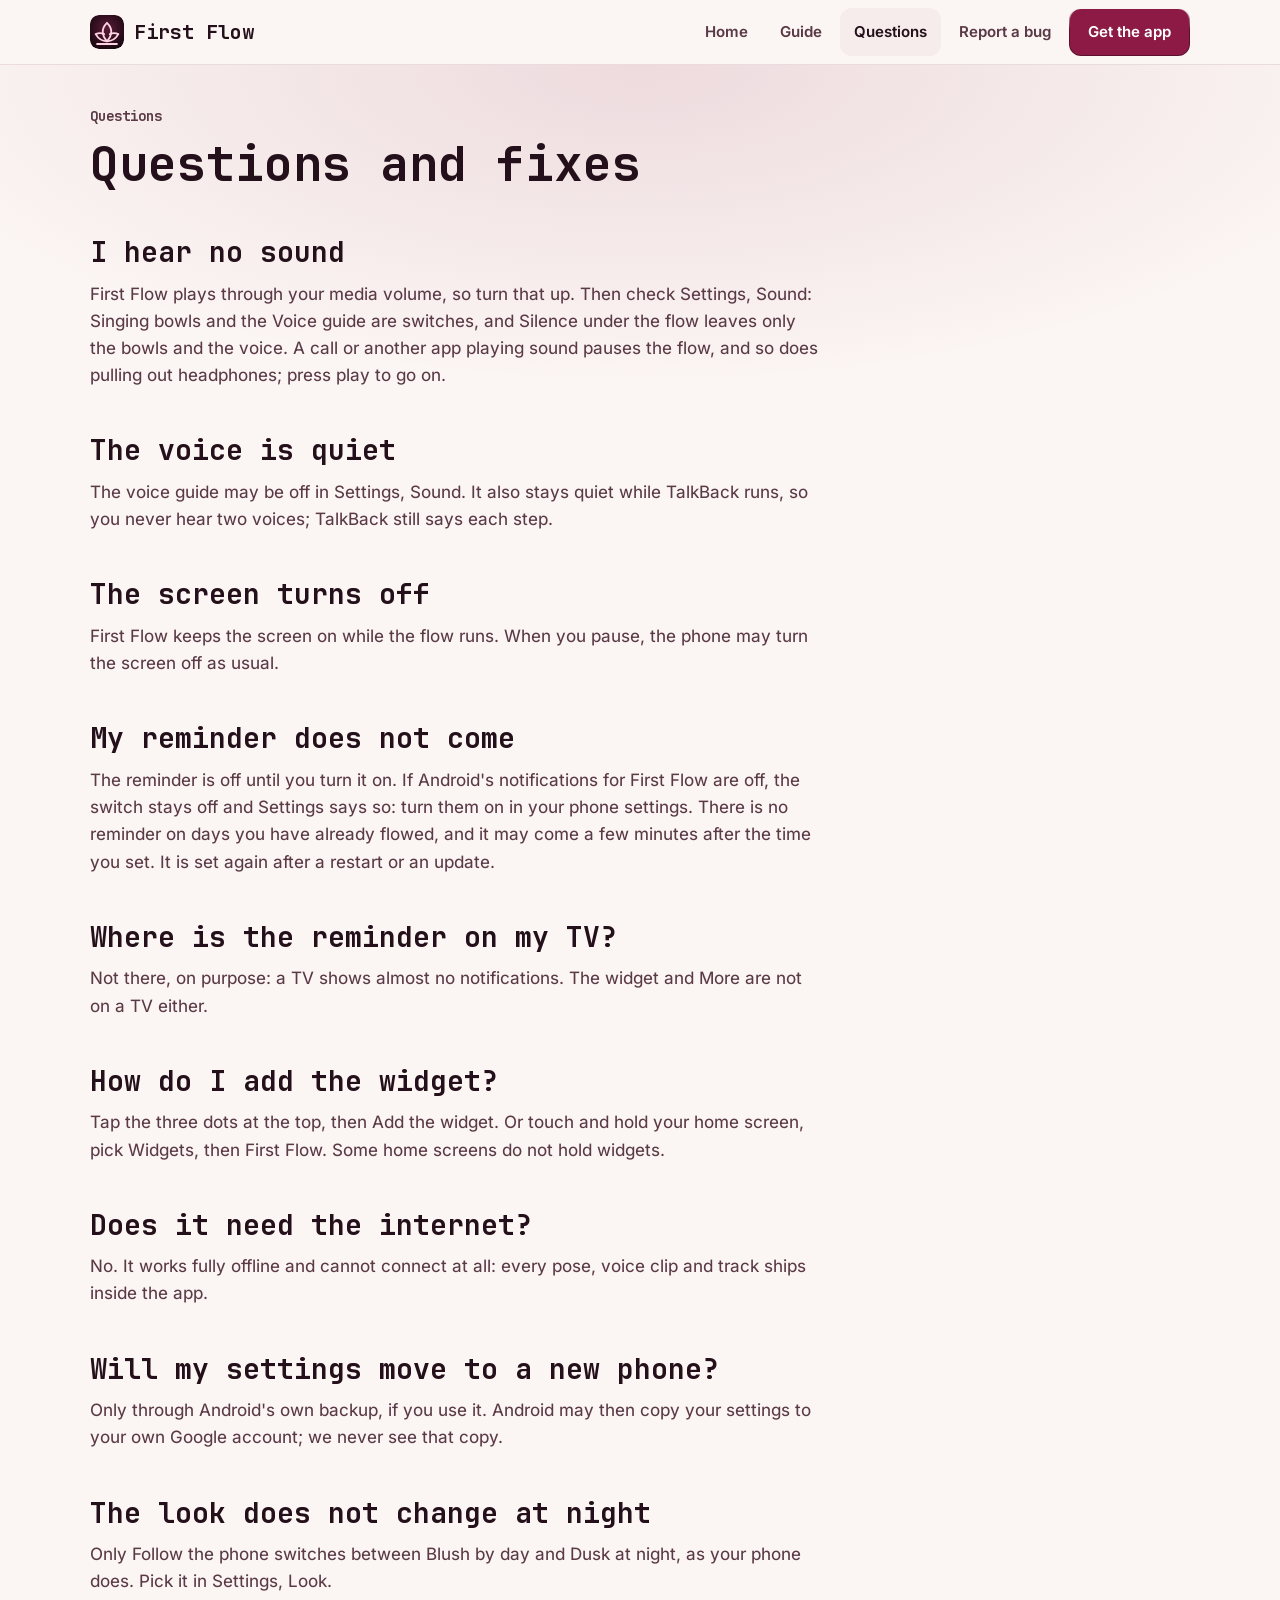
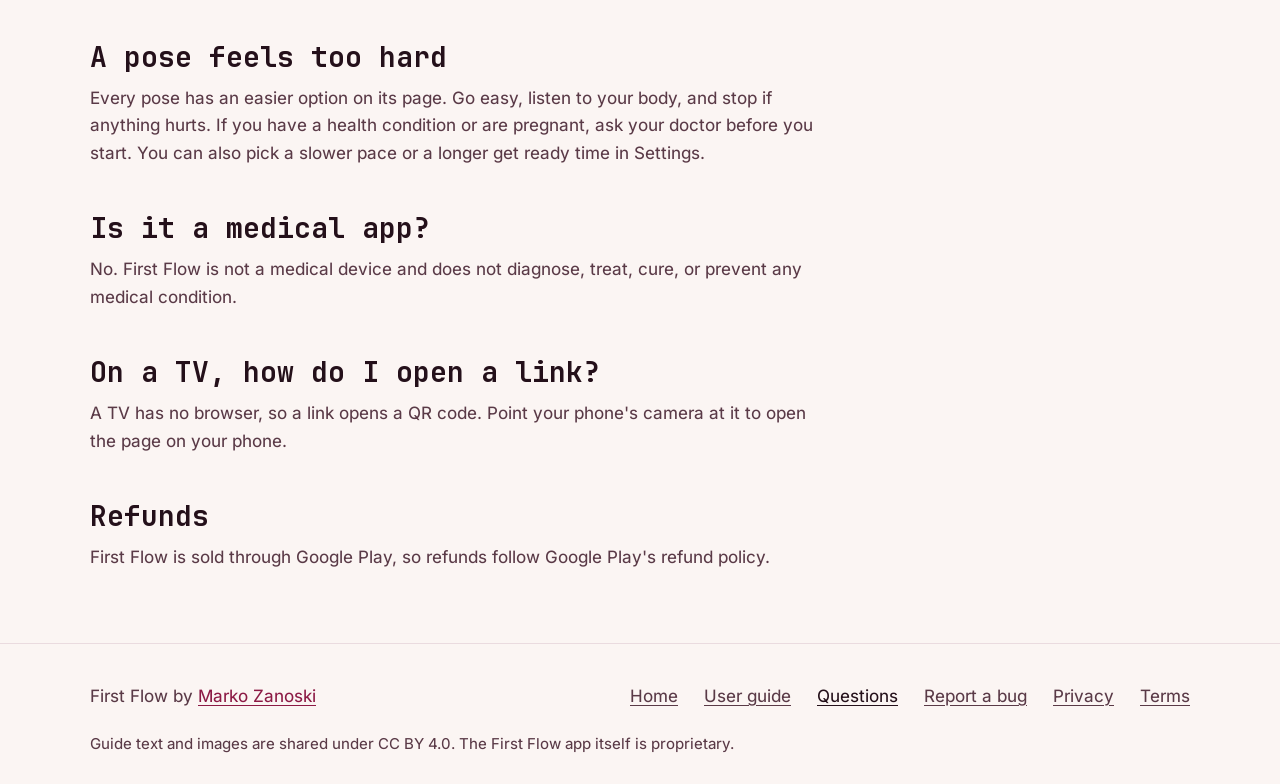
==== docs/faq.html @ 159fd18c "First Flow user guide and issue forms" ====
<!doctype html>
<html lang="en">
<head>
<meta charset="utf-8">
<meta name="viewport" content="width=device-width, initial-scale=1, viewport-fit=cover">
<title>Questions · First Flow user guide</title>
<meta name="description" content="Answers to common questions about First Flow, and what to try when something does not work.">
<meta name="theme-color" content="#fbf5f3" media="(prefers-color-scheme: light)">
<meta name="theme-color" content="#120a0e" media="(prefers-color-scheme: dark)">
<meta property="og:title" content="Questions · First Flow user guide">
<meta property="og:description" content="Answers to common questions about First Flow, and what to try when something does not work.">
<link rel="icon" href="img/icon.svg" type="image/svg+xml">
<link rel="preload" href="fonts/jetbrains-mono-bold.woff2" as="font" type="font/woff2" crossorigin>
<link rel="preload" href="fonts/inter-regular.woff2" as="font" type="font/woff2" crossorigin>
<style>:root {
color-scheme: light dark;
--zs-fill: #004cc0;
--zs-on-fill: #ffffff;
--zs-glow: #0068ff;
--zs-mono: "JetBrains Mono", ui-monospace, "SF Mono", Menlo, Consolas, monospace;
--zs-sans: "Inter", system-ui, -apple-system, "Segoe UI", Roboto, sans-serif;
--zs-fs: 1;
--zs-type-screen-title: calc(27px * var(--zs-fs));
--zs-type-app-bar-title: calc(22px * var(--zs-fs));
--zs-type-pro-headline: calc(22px * var(--zs-fs));
--zs-type-sheet-title: calc(18px * var(--zs-fs));
--zs-type-sheet-title-big: calc(22px * var(--zs-fs));
--zs-type-section-label: calc(13px * var(--zs-fs));
--zs-type-panel-value: calc(19px * var(--zs-fs));
--zs-type-number: calc(20px * var(--zs-fs));
--zs-type-version: calc(17px * var(--zs-fs));
--zs-type-body: calc(15px * var(--zs-fs));
--zs-type-key: calc(15px * var(--zs-fs));
--zs-type-key-main: calc(16px * var(--zs-fs));
--zs-type-header-key: calc(13px * var(--zs-fs));
--zs-type-item-name: calc(15px * var(--zs-fs));
--zs-type-feature-name: calc(15px * var(--zs-fs));
--zs-type-pitch: calc(14.5px * var(--zs-fs));
--zs-type-hint: calc(14px * var(--zs-fs));
--zs-type-small: calc(13.5px * var(--zs-fs));
--zs-type-feature-line: calc(13px * var(--zs-fs));
--zs-type-nav-label: calc(12.5px * var(--zs-fs));
--zs-type-chip: calc(12.5px * var(--zs-fs));
--zs-type-meta: calc(12.5px * var(--zs-fs));
--zs-type-axis: calc(12px * var(--zs-fs));
--zs-r-plate: 16px;
--zs-r-key: 14px;
--zs-r-key-focus-inner: 10px;
--zs-r-header-key: 12px;
--zs-r-icon-button: 12px;
--zs-r-row: 12px;
--zs-r-note: 12px;
--zs-r-theme-tile: 14px;
--zs-r-tile-preview: 9px;
--zs-r-feature-tile: 10px;
--zs-r-list-icon: 10px;
--zs-r-sheet-top: 24px;
--zs-r-grab: 4px;
--zs-r-pill: 999px;
--zs-r-chip: 999px;
--zs-r-switch: 999px;
--zs-key-h: 52px;
--zs-header-key-h: 48px;
--zs-touch: 48px;
--zs-row-h: 52px;
--zs-item-h: 56px;
--zs-nav-item-h: 56px;
--zs-pill-w: 60px;
--zs-pill-h: 32px;
--zs-pro-row-h: 60px;
--zs-content-max: 1100px;
--zs-press-ms: 70ms;
--zs-release-ms: 140ms;
--zs-look-ms: 250ms;
--zs-pill-ms: 200ms;
--zs-s0: 2px;
--zs-s1: 4px;
--zs-s2: 6px;
--zs-s3: 8px;
--zs-s4: 10px;
--zs-s5: 12px;
--zs-s6: 14px;
--zs-s7: 16px;
--zs-s8: 18px;
--zs-s9: 22px;
--zs-s10: 26px;
--zs-s11: 28px;
--zs-s12: 32px;
--zs-s13: 48px;
--zs-ground: #f6f7f9;
--zs-plate: #ffffff;
--zs-well: #eceef2;
--zs-line: #dfe2e8;
--zs-edge: #7b808c;
--zs-bevel: #ffffff;
--zs-text: #121418;
--zs-soft: #3d414a;
--zs-blue: #0a45ad;
--zs-on-blue: #ffffff;
--zs-ok: #0a5530;
--zs-warn: #5c3a00;
--zs-bad: #931313;
--zs-scrim: rgba(18,20,24,.38);
--zs-chosen: #e8f0ff;
--zs-on-chosen: #0a3f9e;
--zs-risky-fill: #fde8e7;
--zs-risky-text: #8a1010;
--zs-risky-line: #d42a20;
--zs-live-dot: #1a7f4b;
}
@media (prefers-color-scheme: dark) {
:root:not([data-look]), :root[data-look="auto"] {
--zs-ground: #000000;
--zs-plate: #0d0d10;
--zs-well: #16171b;
--zs-line: #24252b;
--zs-edge: #646771;
--zs-bevel: #34363e;
--zs-text: #ffffff;
--zs-soft: #b6b8c0;
--zs-blue: #7aaeff;
--zs-on-blue: #04132e;
--zs-ok: #6fdc9b;
--zs-warn: #f2c06b;
--zs-bad: #ff9d97;
--zs-scrim: rgba(0,0,0,.6);
--zs-chosen: #0a2350;
--zs-on-chosen: #ffffff;
--zs-risky-fill: #2a0d10;
--zs-risky-text: #ffb4ae;
--zs-risky-line: #ff5a4f;
--zs-live-dot: #3ecf8e;
}
}
:root[data-look="light"] {
color-scheme: light;
--zs-ground: #f6f7f9;
--zs-plate: #ffffff;
--zs-well: #eceef2;
--zs-line: #dfe2e8;
--zs-edge: #7b808c;
--zs-bevel: #ffffff;
--zs-text: #121418;
--zs-soft: #3d414a;
--zs-blue: #0a45ad;
--zs-on-blue: #ffffff;
--zs-ok: #0a5530;
--zs-warn: #5c3a00;
--zs-bad: #931313;
--zs-scrim: rgba(18,20,24,.38);
--zs-chosen: #e8f0ff;
--zs-on-chosen: #0a3f9e;
--zs-risky-fill: #fde8e7;
--zs-risky-text: #8a1010;
--zs-risky-line: #d42a20;
--zs-live-dot: #1a7f4b;
}
:root[data-look="dark"] {
color-scheme: dark;
--zs-ground: #111215;
--zs-plate: #18191d;
--zs-well: #1f2126;
--zs-line: #2a2c33;
--zs-edge: #6c707b;
--zs-bevel: #3a3d46;
--zs-text: #eceef2;
--zs-soft: #b5b8c1;
--zs-blue: #86b6ff;
--zs-on-blue: #04132e;
--zs-ok: #6fdc9b;
--zs-warn: #f2c06b;
--zs-bad: #ff9d97;
--zs-scrim: rgba(0,0,0,.55);
--zs-chosen: #0a2350;
--zs-on-chosen: #ffffff;
--zs-risky-fill: #2a0d10;
--zs-risky-text: #ffb4ae;
--zs-risky-line: #ff5a4f;
--zs-live-dot: #3ecf8e;
}
:root[data-look="black"] {
color-scheme: dark;
--zs-ground: #000000;
--zs-plate: #0d0d10;
--zs-well: #16171b;
--zs-line: #24252b;
--zs-edge: #646771;
--zs-bevel: #34363e;
--zs-text: #ffffff;
--zs-soft: #b6b8c0;
--zs-blue: #7aaeff;
--zs-on-blue: #04132e;
--zs-ok: #6fdc9b;
--zs-warn: #f2c06b;
--zs-bad: #ff9d97;
--zs-scrim: rgba(0,0,0,.6);
--zs-chosen: #0a2350;
--zs-on-chosen: #ffffff;
--zs-risky-fill: #2a0d10;
--zs-risky-text: #ffb4ae;
--zs-risky-line: #ff5a4f;
--zs-live-dot: #3ecf8e;
}
@media (prefers-reduced-motion: reduce) { :root { --zs-press-ms: 0ms; --zs-release-ms: 0ms; --zs-look-ms: 0ms; --zs-pill-ms: 0ms; } }
@font-face { font-family: Inter; src: url(fonts/inter-regular.woff2) format("woff2"); font-weight: 400; font-display: swap; }
@font-face { font-family: Inter; src: url(fonts/inter-semibold.woff2) format("woff2"); font-weight: 600; font-display: swap; }
@font-face { font-family: "JetBrains Mono"; src: url(fonts/jetbrains-mono-bold.woff2) format("woff2"); font-weight: 700; font-display: swap; }
:root, :root[data-look="light"] {
--zs-fill: #8c1a45; --zs-on-fill: #ffffff; --zs-glow: #8c1a45;
--zs-ground: #fbf5f3; --zs-plate: #ffffff; --zs-well: #f6ecec; --zs-line: #eadbdf; --zs-bevel: #ffffff;
--zs-text: #24101a; --zs-soft: #5a3a47; --zs-blue: #8c1a45;
}
@media (prefers-color-scheme: dark) {
:root:not([data-look]), :root[data-look="auto"] {
--zs-fill: #ff9dba; --zs-on-fill: #1a0710; --zs-glow: #ff9dba;
--zs-ground: #120a0e; --zs-plate: #1f1219; --zs-well: #170d13; --zs-line: #3a2630; --zs-bevel: #3d2a33;
--zs-text: #fff7f9; --zs-soft: #cdb7c0; --zs-blue: #ff9dba;
}
}
* { box-sizing: border-box; }
html { background: var(--zs-ground); scroll-behavior: smooth; -webkit-text-size-adjust: 100%; }
@media (prefers-reduced-motion: reduce) { html { scroll-behavior: auto; } }
body { margin: 0; color: var(--zs-text); background: var(--zs-ground); font: 400 1.0625rem/1.6 var(--zs-sans); -webkit-font-smoothing: antialiased; }
img, svg { display: block; max-width: 100%; }
a { color: var(--zs-blue); text-underline-offset: .2em; }
a:hover { text-decoration-thickness: 2px; }
:focus-visible { outline: 2px solid var(--zs-glow); outline-offset: 3px; border-radius: var(--zs-r-row); }
.skip { position: absolute; left: -999px; top: 8px; z-index: 20; background: var(--zs-fill); color: var(--zs-on-fill); padding: 12px 18px; border-radius: var(--zs-r-key); font-weight: 600; }
.skip:focus { left: 12px; }
.wrap { width: min(var(--zs-content-max), 100% - 40px); margin-inline: auto; }
h1, h2, .lbl { font-family: var(--zs-mono); font-weight: 700; letter-spacing: 0; margin: 0; }
h1, h2, h3 { text-wrap: balance; }
p, li, dd { text-wrap: pretty; }
h1 { font-size: clamp(2rem, 5.2vw, 3rem); line-height: 1.12; }
h2 { font-size: clamp(1.375rem, 3vw, 1.75rem); line-height: 1.2; margin: 44px 0 12px; }
h3, .h3 { font: 600 1.125rem/1.35 var(--zs-sans); margin: 0; }
.lbl { font-size: .875rem; color: var(--zs-soft); margin: 0 0 10px; }
p { margin: 0; }
p + p { margin-top: 12px; }
.bar { position: sticky; top: 0; z-index: 10; background: var(--zs-ground); border-bottom: 1px solid var(--zs-line); padding-top: env(safe-area-inset-top, 0px); }
.bar .wrap { display: flex; flex-wrap: wrap; align-items: center; justify-content: space-between; gap: 0 12px; min-height: 64px; padding-block: 8px; }
.brand { display: flex; align-items: center; gap: 10px; min-height: 48px; color: var(--zs-text); text-decoration: none; font: 700 1.25rem/1 var(--zs-mono); white-space: nowrap; }
.brand img { width: 34px; height: 34px; border-radius: 9px; }
.bar nav { display: flex; align-items: center; gap: 4px; }
.bar nav a { display: inline-flex; align-items: center; min-height: 48px; padding: 0 14px; border-radius: var(--zs-r-row); color: var(--zs-soft); font-weight: 600; font-size: .9375rem; text-decoration: none; white-space: nowrap; }
.bar nav a:hover, .bar nav a[aria-current] { color: var(--zs-text); background: var(--zs-well); }
@media (max-width: 760px) { .hide-s { display: none !important; } }
.key { display: inline-flex; align-items: center; justify-content: center; gap: 10px; min-height: var(--zs-key-h); padding: 0 22px; border-radius: var(--zs-r-key); border: 1px solid transparent; font: 600 1rem/1.2 var(--zs-sans); text-decoration: none; text-align: center; cursor: pointer; transition: transform var(--zs-release-ms) ease, filter var(--zs-release-ms) ease; }
.key:active { transform: scale(.97); transition-duration: var(--zs-press-ms); }
.key.filled, .bar nav a.key { color: var(--zs-on-fill); background: linear-gradient(var(--zs-fill), var(--zs-fill)) padding-box, linear-gradient(to bottom, rgba(255,255,255,.32), color-mix(in srgb, var(--zs-fill) 65%, #000) 45%) border-box; }
.key.filled:hover, .bar nav a.key:hover { color: var(--zs-on-fill); filter: brightness(1.08); }
.bar nav a.key { min-height: 48px; padding: 0 18px; border-radius: var(--zs-r-header-key); }
.key.tonal { color: var(--zs-text); background: linear-gradient(var(--zs-well), var(--zs-well)) padding-box, linear-gradient(to bottom, var(--zs-bevel), var(--zs-line) 45%) border-box; }
.keys { display: grid; gap: 10px; margin-top: 28px; max-width: 34rem; }
@media (min-width: 35em) { .keys { grid-auto-flow: column; grid-auto-columns: minmax(0, 1fr); } }
.plate { background: var(--zs-plate); border: 1px solid var(--zs-line); border-radius: var(--zs-r-plate); box-shadow: 0 1px 0 var(--zs-bevel) inset; }
.page { position: relative; isolation: isolate; padding-block: 40px 72px; }
.page::before { content: ""; position: absolute; inset: 0 0 auto; height: 320px; z-index: -1; pointer-events: none; background: radial-gradient(60% 100% at 50% 0%, color-mix(in srgb, var(--zs-glow) 12%, transparent), transparent); }
.lede { margin-top: 16px; max-width: 40rem; color: var(--zs-soft); font-size: clamp(1.0625rem, 1.8vw, 1.25rem); }
.doc { max-width: 46rem; overflow-wrap: break-word; }
.doc p, .doc li { color: var(--zs-soft); }
.doc strong, .doc b { color: var(--zs-text); font-weight: 600; }
.doc ul, .doc ol { padding-left: 1.3em; }
.doc li + li { margin-top: 6px; }
dl.rows { margin: 16px 0 0; padding: 4px 0; }
dl.rows > div { padding: 14px 18px; }
dl.rows > div + div { border-top: 1px solid var(--zs-line); }
dl.rows dt { font-weight: 600; color: var(--zs-text); }
dl.rows dd { margin: 2px 0 0; color: var(--zs-soft); }
.with-shot { display: grid; grid-template-columns: minmax(0, 1fr); gap: 24px; align-items: start; }
@media (min-width: 840px) { .with-shot { grid-template-columns: minmax(0, 1fr) 260px; gap: 56px; } .with-shot > figure { position: sticky; top: 88px; margin-top: 44px; } }
figure { margin: 0; }
figure img { width: 100%; height: auto; aspect-ratio: 9 / 20; border-radius: 20px; border: 1px solid var(--zs-line); background: var(--zs-plate); }
.with-shot > figure { max-width: 260px; }
figcaption { margin-top: 10px; font-weight: 600; }
figcaption span { display: block; font-weight: 400; color: var(--zs-soft); font-size: .9375rem; }
.shots { display: grid; gap: 16px; grid-template-columns: repeat(2, minmax(0, 1fr)); margin: 32px 0 0; padding: 0; list-style: none; }
@media (min-width: 840px) { .shots { grid-template-columns: repeat(4, minmax(0, 1fr)); gap: 24px; } }
figure.tv img { aspect-ratio: 16 / 9; border-radius: 14px; }
.tvshots { display: grid; gap: 20px; grid-template-columns: minmax(0, 1fr); margin: 24px 0 0; padding: 0; list-style: none; }
@media (min-width: 640px) { .tvshots { grid-template-columns: repeat(2, minmax(0, 1fr)); } }
.cards { display: grid; gap: 12px; margin-top: 24px; }
@media (min-width: 840px) { .cards { grid-template-columns: 1fr 1fr; } }
.card { padding: 22px; display: flex; flex-direction: column; gap: 6px; }
.card p { color: var(--zs-soft); }
.card .key { margin-top: auto; align-self: start; }
.card p:last-of-type { margin-bottom: 14px; }
.mail { color: var(--zs-text); }
.sr { position: absolute; width: 1px; height: 1px; overflow: hidden; clip-path: inset(50%); white-space: nowrap; }
footer { border-top: 1px solid var(--zs-line); padding: 28px 0 calc(28px + env(safe-area-inset-bottom, 0px)); color: var(--zs-soft); }
footer .wrap { display: flex; flex-wrap: wrap; gap: 12px 24px; justify-content: space-between; align-items: center; }
footer nav { display: flex; flex-wrap: wrap; gap: 2px; margin-inline: -12px; }
footer nav a { display: inline-flex; align-items: center; min-height: 48px; padding: 0 12px; color: var(--zs-soft); border-radius: var(--zs-r-row); }
footer nav a:hover, footer nav a[aria-current] { color: var(--zs-text); }
footer .lic { flex-basis: 100%; font-size: .9375rem; }
@media (min-width: 2200px) { html { font-size: 130%; } .wrap { width: min(1600px, 100% - 96px); } }
@media (min-width: 3200px) { html { font-size: 180%; } .wrap { width: min(2400px, 100% - 160px); } }
@media (prefers-reduced-motion: reduce) { .key { transition: none; } .key:active { transform: none; } }</style>
</head>
<body>
<a class="skip" href="#main">Skip to content</a>
<header class="bar">
  <div class="wrap">
    <a class="brand" href="index.html"><img src="img/icon.svg" alt="" width="34" height="34"><span>First Flow</span></a>
    <nav aria-label="Guide pages"><a class="hide-s" href="index.html">Home</a><a class="hide-s" href="guide.html">Guide</a><a class="hide-s" href="faq.html" aria-current="page">Questions</a><a class="hide-s" href="report.html">Report a bug</a><a class="key" href="https://play.google.com/store/apps/details?id=com.zanoshky.firstflow">Get the app</a></nav>
  </div>
</header>
<main id="main" class="page">
  <div class="wrap">

    <div class="doc">
    <p class="lbl">Questions</p>
    <h1>Questions and fixes</h1>

    <h2>I hear no sound</h2>
    <p>First Flow plays through your media volume, so turn that up. Then check Settings, Sound: Singing bowls and the Voice guide are switches, and Silence under the flow leaves only the bowls and the voice. A call or another app playing sound pauses the flow, and so does pulling out headphones; press play to go on.</p>

    <h2>The voice is quiet</h2>
    <p>The voice guide may be off in Settings, Sound. It also stays quiet while TalkBack runs, so you never hear two voices; TalkBack still says each step.</p>

    <h2>The screen turns off</h2>
    <p>First Flow keeps the screen on while the flow runs. When you pause, the phone may turn the screen off as usual.</p>

    <h2>My reminder does not come</h2>
    <p>The reminder is off until you turn it on. If Android's notifications for First Flow are off, the switch stays off and Settings says so: turn them on in your phone settings. There is no reminder on days you have already flowed, and it may come a few minutes after the time you set. It is set again after a restart or an update.</p>

    <h2>Where is the reminder on my TV?</h2>
    <p>Not there, on purpose: a TV shows almost no notifications. The widget and More are not on a TV either.</p>

    <h2>How do I add the widget?</h2>
    <p>Tap the three dots at the top, then Add the widget. Or touch and hold your home screen, pick Widgets, then First Flow. Some home screens do not hold widgets.</p>

    <h2>Does it need the internet?</h2>
    <p>No. It works fully offline and cannot connect at all: every pose, voice clip and track ships inside the app.</p>

    <h2>Will my settings move to a new phone?</h2>
    <p>Only through Android's own backup, if you use it. Android may then copy your settings to your own Google account; we never see that copy.</p>

    <h2>The look does not change at night</h2>
    <p>Only Follow the phone switches between Blush by day and Dusk at night, as your phone does. Pick it in Settings, Look.</p>

    <h2>A pose feels too hard</h2>
    <p>Every pose has an easier option on its page. Go easy, listen to your body, and stop if anything hurts. If you have a health condition or are pregnant, ask your doctor before you start. You can also pick a slower pace or a longer get ready time in Settings.</p>

    <h2>Is it a medical app?</h2>
    <p>No. First Flow is not a medical device and does not diagnose, treat, cure, or prevent any medical condition.</p>

    <h2>On a TV, how do I open a link?</h2>
    <p>A TV has no browser, so a link opens a QR code. Point your phone's camera at it to open the page on your phone.</p>

    <h2>Refunds</h2>
    <p>First Flow is sold through Google Play, so refunds follow Google Play's refund policy.</p>
    </div>

  </div>
</main>
<footer>
  <div class="wrap">
    <span>First Flow by <a href="https://zanoski.com">Marko Zanoski</a></span>
    <nav aria-label="Footer"><a href="https://firstflow.zanoski.com">Home</a><a href="index.html">User guide</a><a href="faq.html" aria-current="page">Questions</a><a href="report.html">Report a bug</a><a href="https://firstflow.zanoski.com/privacy">Privacy</a><a href="https://firstflow.zanoski.com/terms">Terms</a></nav>
    <p class="lic">Guide text and images are shared under CC BY 4.0. The First Flow app itself is proprietary.</p>
  </div>
</footer>
</body>
</html>
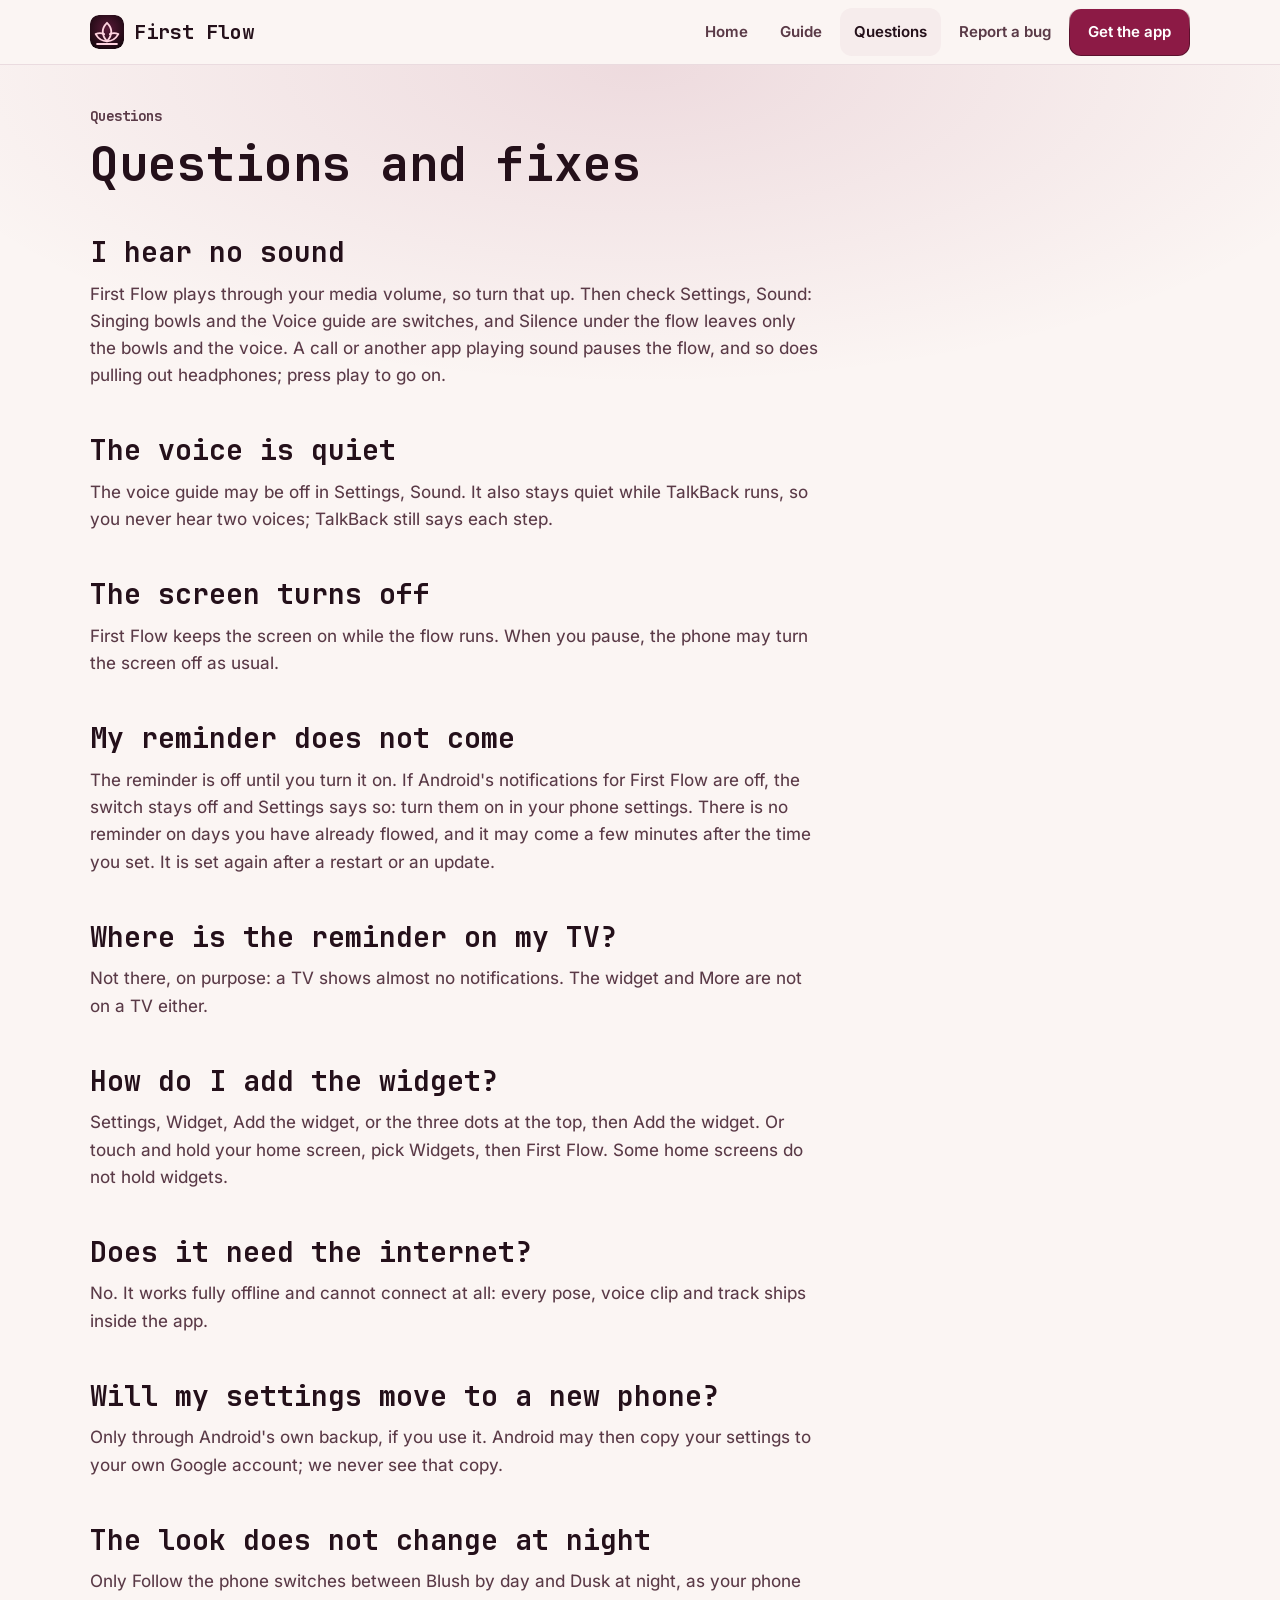
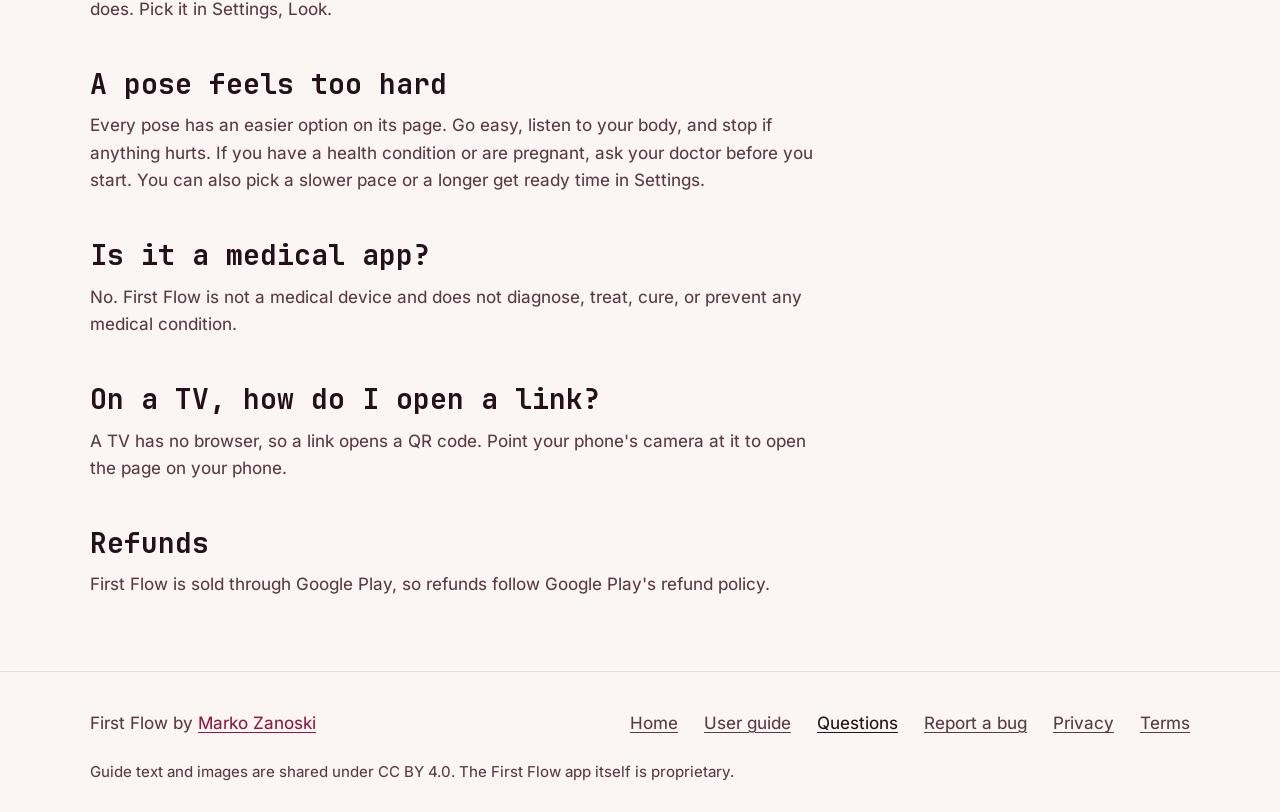
==== commit c534f6f9: "Guide: New in 1.12, Settings hub with Widget and About pages, Privacy, Help and About last" ====
--- a/docs/faq.html
+++ b/docs/faq.html
@@ -302,7 +302,7 @@
 <header class="bar">
   <div class="wrap">
     <a class="brand" href="index.html"><img src="img/icon.svg" alt="" width="34" height="34"><span>First Flow</span></a>
-    <nav aria-label="Guide pages"><a class="hide-s" href="index.html">Home</a><a class="hide-s" href="guide.html">Guide</a><a class="hide-s" href="faq.html" aria-current="page">Questions</a><a class="hide-s" href="report.html">Report a bug</a><a class="key" href="https://play.google.com/store/apps/details?id=com.zanoshky.firstflow">Get the app</a></nav>
+    <nav aria-label="Guide pages"><a class="hide-s" href="index.html">Home</a><a class="hide-s" href="guide.html">Guide</a><a class="hide-s" href="faq.html" aria-current="page">Questions</a><a class="hide-s" href="report.html">Report a bug</a><a class="key" href="https://play.google.com/store/apps/details?id=com.zanoshky.firstflow&amp;referrer=utm_source%3Dgithub%26utm_medium%3Dguide%26utm_campaign%3Dfirst-flow-2026-11">Get the app</a></nav>
   </div>
 </header>
 <main id="main" class="page">
@@ -328,7 +328,7 @@
     <p>Not there, on purpose: a TV shows almost no notifications. The widget and More are not on a TV either.</p>
 
     <h2>How do I add the widget?</h2>
-    <p>Tap the three dots at the top, then Add the widget. Or touch and hold your home screen, pick Widgets, then First Flow. Some home screens do not hold widgets.</p>
+    <p>Settings, Widget, Add the widget, or the three dots at the top, then Add the widget. Or touch and hold your home screen, pick Widgets, then First Flow. Some home screens do not hold widgets.</p>
 
     <h2>Does it need the internet?</h2>
     <p>No. It works fully offline and cannot connect at all: every pose, voice clip and track ships inside the app.</p>
